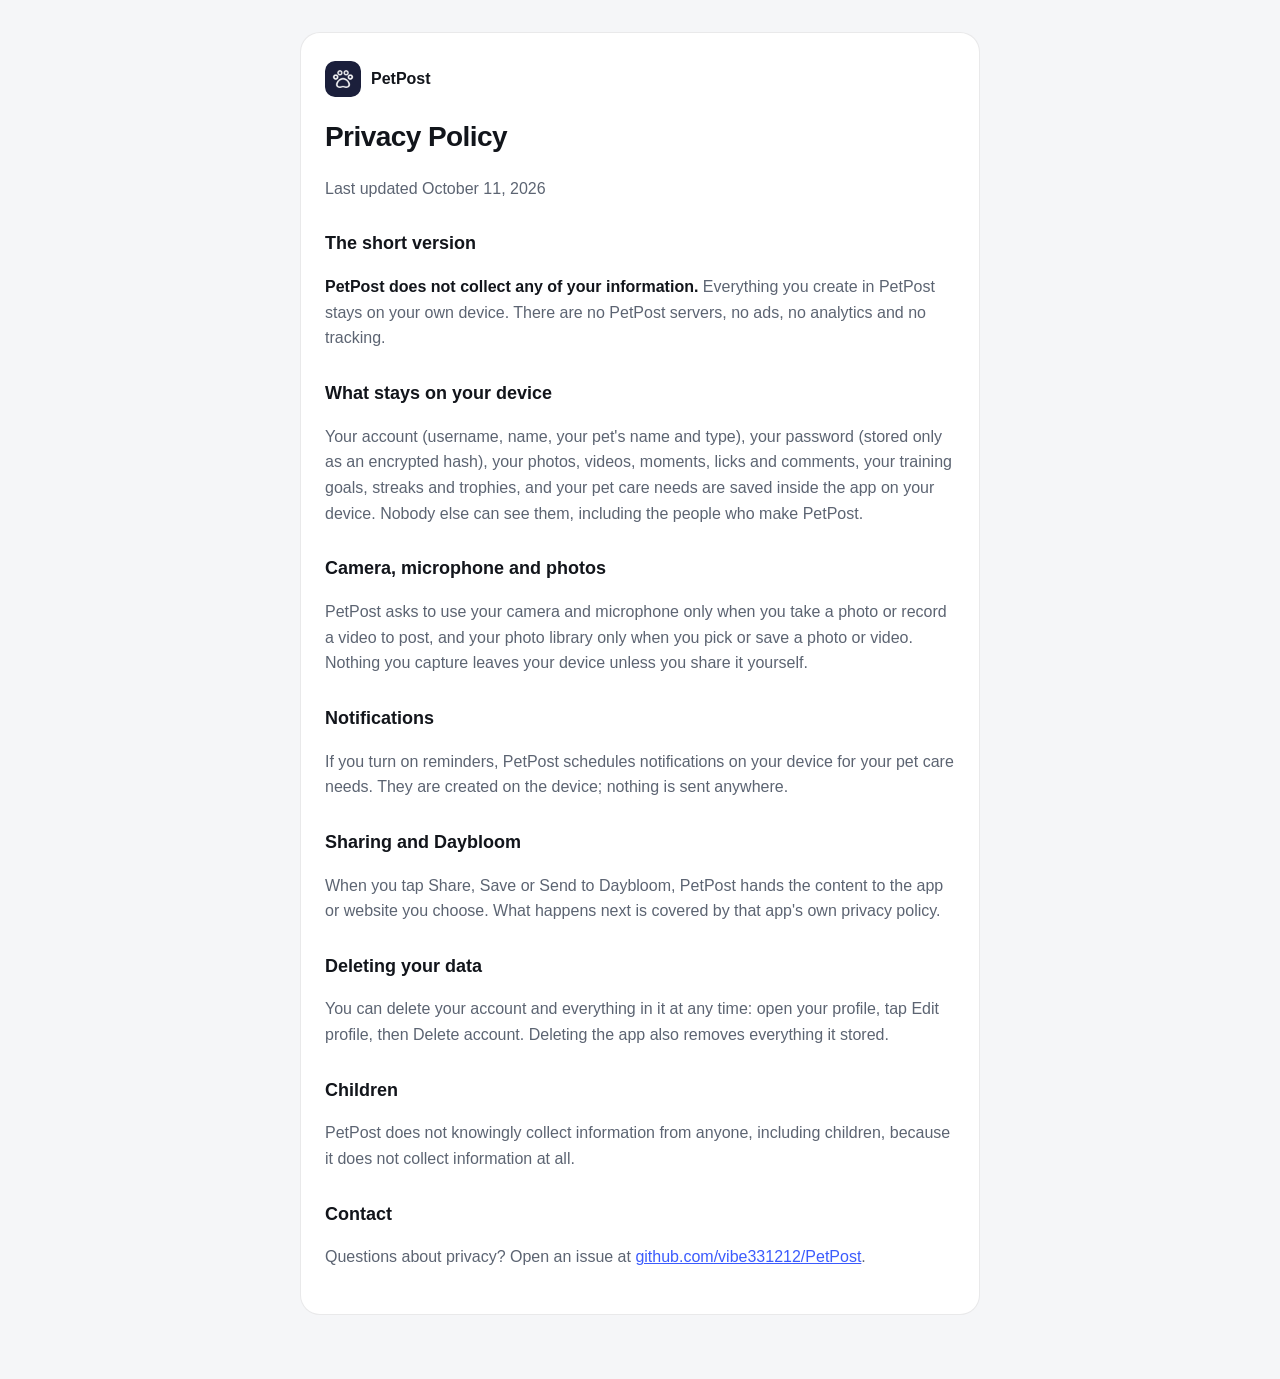
==== privacy.html @ 431aa354 "Add the PetPost iPhone app, Delete account and a privacy policy An Xcode project in ios/ wraps the w" ====
<!doctype html>
<html lang="en">
<head>
  <meta charset="utf-8">
  <meta name="viewport" content="width=device-width, initial-scale=1">
  <title>PetPost Privacy Policy</title>
  <link rel="icon" type="image/svg+xml" href="icons/icon.svg">
  <style>
    :root { color-scheme: light dark; --bg: #f5f6f8; --card: #fff; --text: #12151b; --muted: #5c6472; --line: rgba(15,20,30,.09); --accent: #3b5bfd; }
    @media (prefers-color-scheme: dark) { :root { --bg: #0e121a; --card: #161b26; --text: #f2f4f8; --muted: #a4acba; --line: rgba(255,255,255,.12); --accent: #8ea2ff; } }
    body { margin: 0; background: var(--bg); color: var(--text); font: 16px/1.6 -apple-system, BlinkMacSystemFont, 'Segoe UI', Roboto, sans-serif; }
    main { max-width: 680px; margin: 0 auto; padding: 32px 16px 64px; }
    .card { background: var(--card); border: 1px solid var(--line); border-radius: 20px; padding: 28px 24px; }
    h1 { font-size: 28px; margin: 0 0 4px; letter-spacing: -0.02em; }
    h2 { font-size: 18px; margin: 28px 0 6px; }
    p, li { color: var(--muted); }
    strong { color: var(--text); }
    a { color: var(--accent); }
    .brand { display: flex; align-items: center; gap: 10px; margin-bottom: 18px; font-weight: 700; }
    .brand img { width: 36px; height: 36px; border-radius: 10px; }
  </style>
</head>
<body>
  <main>
    <div class="card">
      <div class="brand"><img src="icons/icon-192.png" alt="">PetPost</div>
      <h1>Privacy Policy</h1>
      <p>Last updated October 11, 2026</p>

      <h2>The short version</h2>
      <p><strong>PetPost does not collect any of your information.</strong> Everything you create in PetPost stays on your own device. There are no PetPost servers, no ads, no analytics and no tracking.</p>

      <h2>What stays on your device</h2>
      <p>Your account (username, name, your pet's name and type), your password (stored only as an encrypted hash), your photos, videos, moments, licks and comments, your training goals, streaks and trophies, and your pet care needs are saved inside the app on your device. Nobody else can see them, including the people who make PetPost.</p>

      <h2>Camera, microphone and photos</h2>
      <p>PetPost asks to use your camera and microphone only when you take a photo or record a video to post, and your photo library only when you pick or save a photo or video. Nothing you capture leaves your device unless you share it yourself.</p>

      <h2>Notifications</h2>
      <p>If you turn on reminders, PetPost schedules notifications on your device for your pet care needs. They are created on the device; nothing is sent anywhere.</p>

      <h2>Sharing and Daybloom</h2>
      <p>When you tap Share, Save or Send to Daybloom, PetPost hands the content to the app or website you choose. What happens next is covered by that app's own privacy policy.</p>

      <h2>Deleting your data</h2>
      <p>You can delete your account and everything in it at any time: open your profile, tap Edit profile, then Delete account. Deleting the app also removes everything it stored.</p>

      <h2>Children</h2>
      <p>PetPost does not knowingly collect information from anyone, including children, because it does not collect information at all.</p>

      <h2>Contact</h2>
      <p>Questions about privacy? Open an issue at <a href="https://github.com/vibe331212/PetPost/issues">github.com/vibe331212/PetPost</a>.</p>
    </div>
  </main>
</body>
</html>
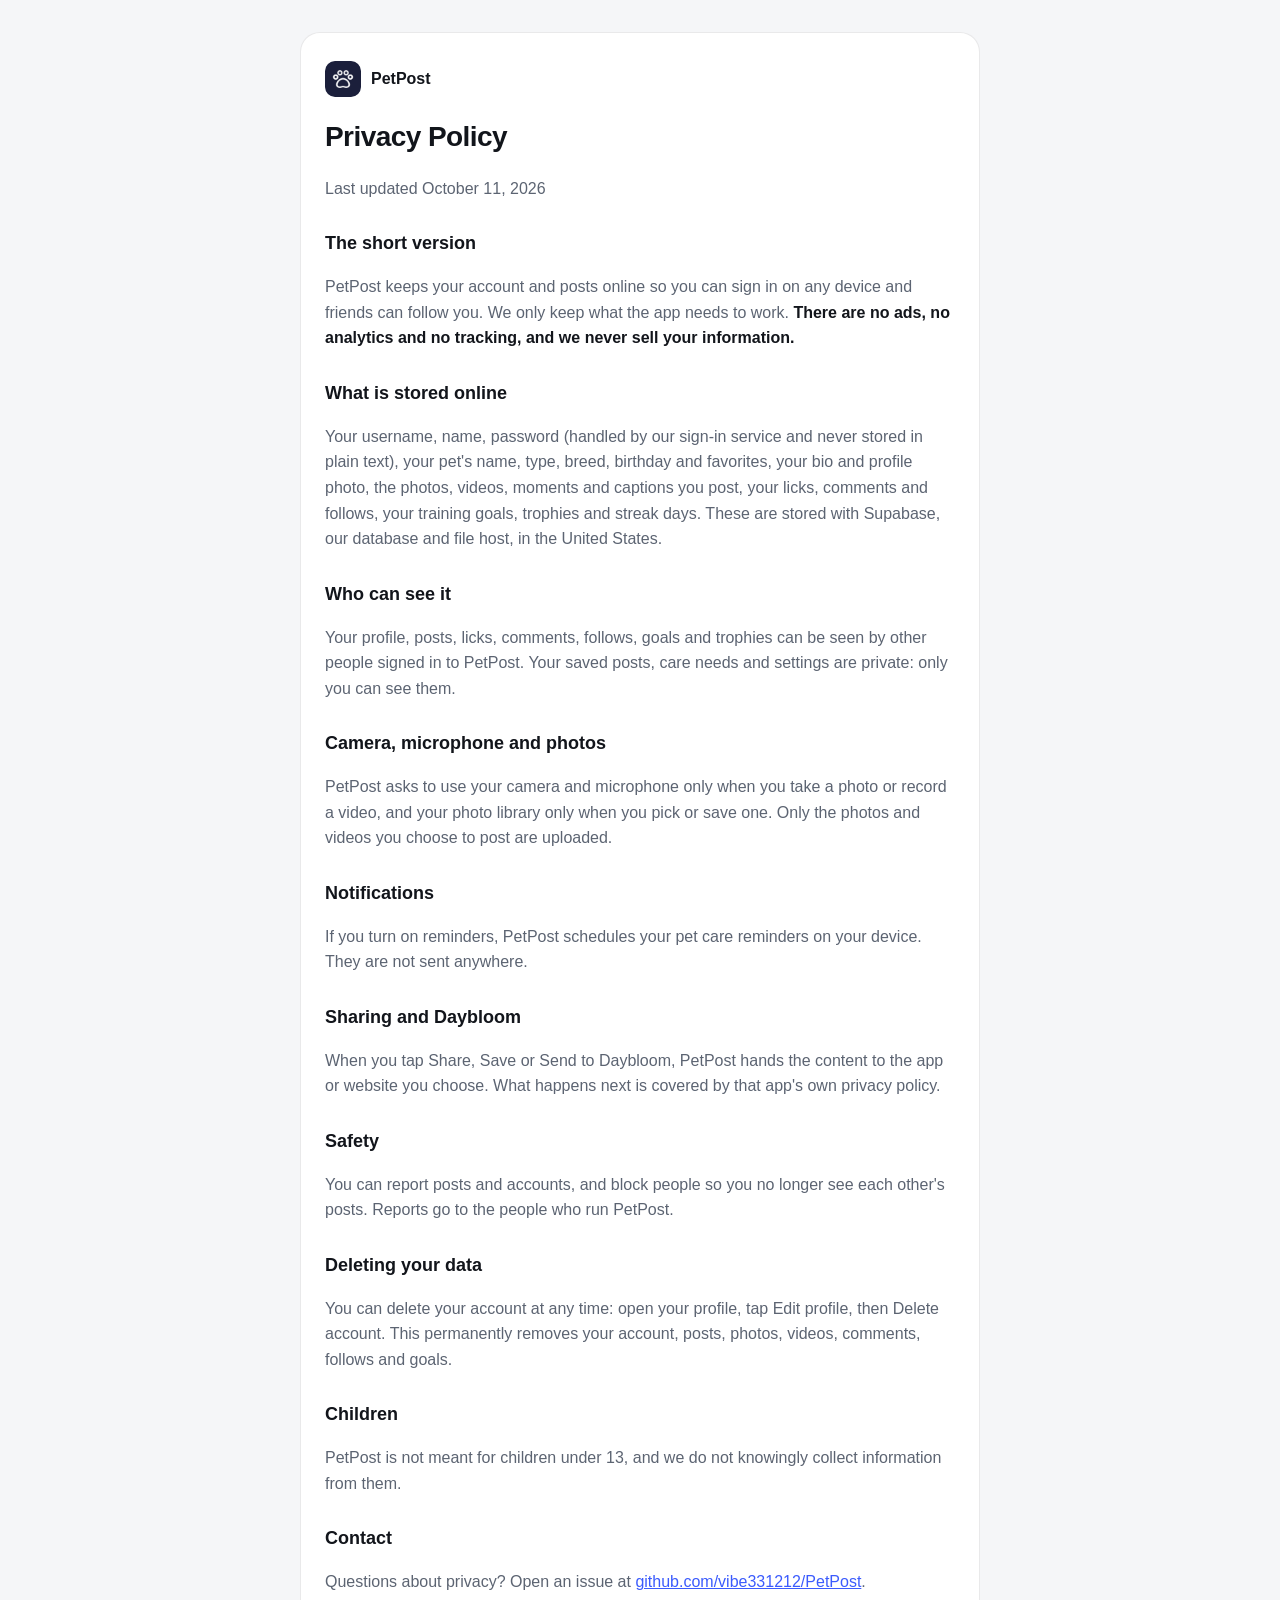
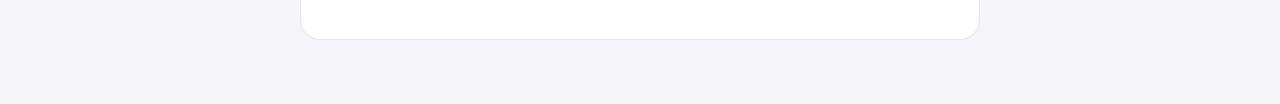
==== commit f32a64a7: "Put PetPost online so friends can follow each other - Accounts, profiles, posts, photos, videos, lic" ====
--- a/privacy.html
+++ b/privacy.html
@@ -28,25 +28,31 @@
       <p>Last updated October 11, 2026</p>
 
       <h2>The short version</h2>
-      <p><strong>PetPost does not collect any of your information.</strong> Everything you create in PetPost stays on your own device. There are no PetPost servers, no ads, no analytics and no tracking.</p>
+      <p>PetPost keeps your account and posts online so you can sign in on any device and friends can follow you. We only keep what the app needs to work. <strong>There are no ads, no analytics and no tracking, and we never sell your information.</strong></p>
 
-      <h2>What stays on your device</h2>
-      <p>Your account (username, name, your pet's name and type), your password (stored only as an encrypted hash), your photos, videos, moments, licks and comments, your training goals, streaks and trophies, and your pet care needs are saved inside the app on your device. Nobody else can see them, including the people who make PetPost.</p>
+      <h2>What is stored online</h2>
+      <p>Your username, name, password (handled by our sign-in service and never stored in plain text), your pet's name, type, breed, birthday and favorites, your bio and profile photo, the photos, videos, moments and captions you post, your licks, comments and follows, your training goals, trophies and streak days. These are stored with Supabase, our database and file host, in the United States.</p>
+
+      <h2>Who can see it</h2>
+      <p>Your profile, posts, licks, comments, follows, goals and trophies can be seen by other people signed in to PetPost. Your saved posts, care needs and settings are private: only you can see them.</p>
 
       <h2>Camera, microphone and photos</h2>
-      <p>PetPost asks to use your camera and microphone only when you take a photo or record a video to post, and your photo library only when you pick or save a photo or video. Nothing you capture leaves your device unless you share it yourself.</p>
+      <p>PetPost asks to use your camera and microphone only when you take a photo or record a video, and your photo library only when you pick or save one. Only the photos and videos you choose to post are uploaded.</p>
 
       <h2>Notifications</h2>
-      <p>If you turn on reminders, PetPost schedules notifications on your device for your pet care needs. They are created on the device; nothing is sent anywhere.</p>
+      <p>If you turn on reminders, PetPost schedules your pet care reminders on your device. They are not sent anywhere.</p>
 
       <h2>Sharing and Daybloom</h2>
       <p>When you tap Share, Save or Send to Daybloom, PetPost hands the content to the app or website you choose. What happens next is covered by that app's own privacy policy.</p>
 
+      <h2>Safety</h2>
+      <p>You can report posts and accounts, and block people so you no longer see each other's posts. Reports go to the people who run PetPost.</p>
+
       <h2>Deleting your data</h2>
-      <p>You can delete your account and everything in it at any time: open your profile, tap Edit profile, then Delete account. Deleting the app also removes everything it stored.</p>
+      <p>You can delete your account at any time: open your profile, tap Edit profile, then Delete account. This permanently removes your account, posts, photos, videos, comments, follows and goals.</p>
 
       <h2>Children</h2>
-      <p>PetPost does not knowingly collect information from anyone, including children, because it does not collect information at all.</p>
+      <p>PetPost is not meant for children under 13, and we do not knowingly collect information from them.</p>
 
       <h2>Contact</h2>
       <p>Questions about privacy? Open an issue at <a href="https://github.com/vibe331212/PetPost/issues">github.com/vibe331212/PetPost</a>.</p>
